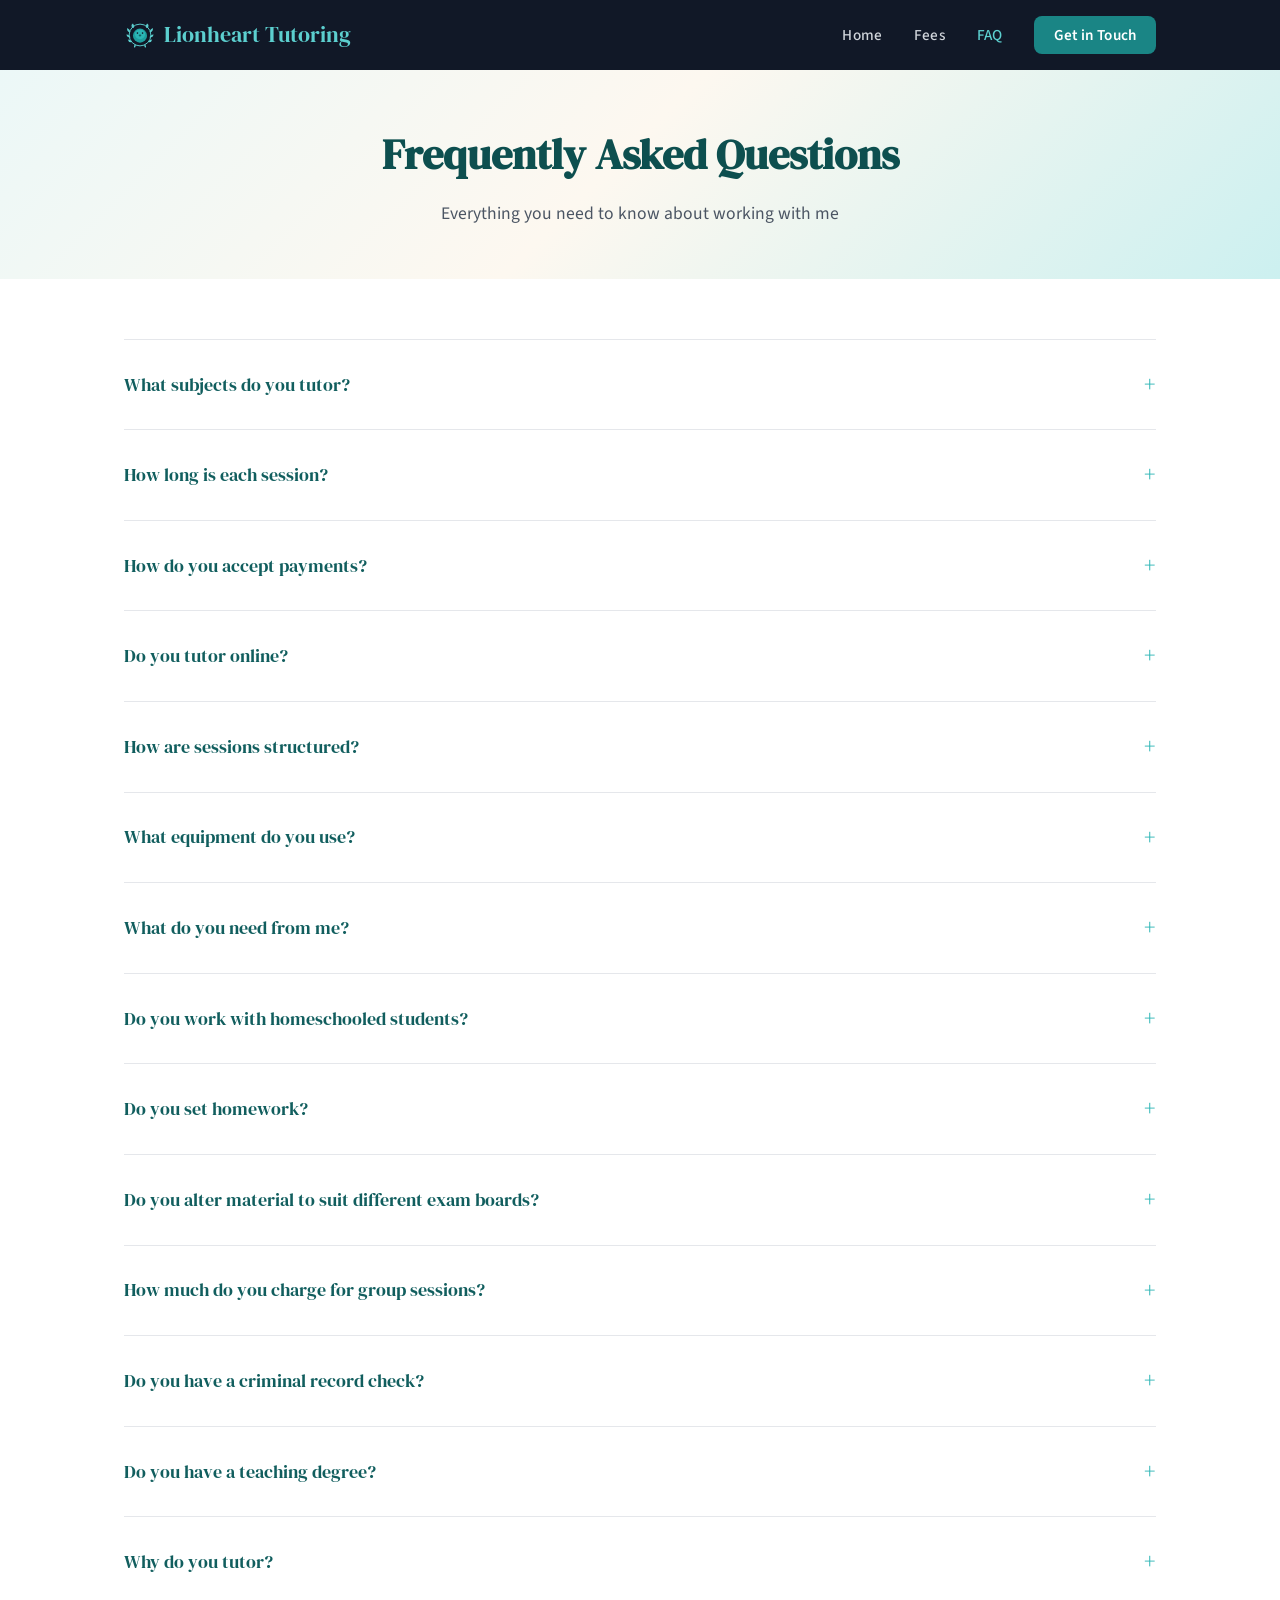
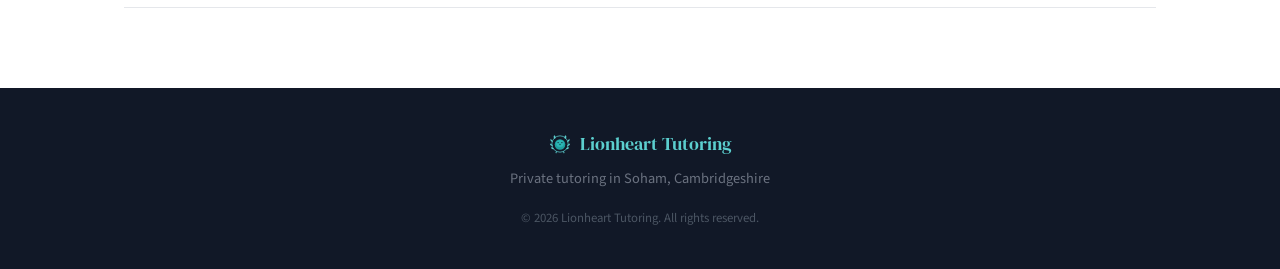
==== faq.html @ b306c417 "Add files via upload" ====
<!DOCTYPE html>
<html lang="en">
<head>
    <meta charset="UTF-8">
    <meta name="viewport" content="width=device-width, initial-scale=1.0">
    <title>FAQ | Lionheart Tutoring | Private Tutor in Soham, Cambridgeshire</title>
    <meta name="description" content="Frequently asked questions about private tutoring with Lionheart Tutoring in Soham, Cambridgeshire. Sessions, subjects, payment, and more.">
    <link rel="preconnect" href="https://fonts.googleapis.com">
    <link rel="preconnect" href="https://fonts.gstatic.com" crossorigin>
    <link href="https://fonts.googleapis.com/css2?family=DM+Serif+Display&family=Source+Sans+3:wght@300;400;500;600&display=swap" rel="stylesheet">
    <link rel="icon" type="image/svg+xml" href="lion-icon.svg">
    <link rel="stylesheet" href="styles.css">
</head>
<body>

<nav class="nav" id="nav">
    <div class="nav-inner">
        <a href="index.html" class="nav-logo">
            <img src="lion-icon.svg" alt="" class="nav-lion"> Lionheart Tutoring
        </a>
        <button class="nav-toggle" id="navToggle" aria-label="Toggle menu">
            <span></span><span></span><span></span>
        </button>
        <ul class="nav-links" id="navLinks">
            <li><a href="index.html">Home</a></li>
            <li><a href="fees.html">Fees</a></li>
            <li><a href="faq.html" class="active">FAQ</a></li>
            <li><a href="index.html#contact" class="nav-cta">Get in Touch</a></li>
        </ul>
    </div>
</nav>

<div class="page-header">
    <h1>Frequently Asked Questions</h1>
    <p>Everything you need to know about working with me</p>
</div>

<section class="faq-section">
    <div class="container">
        <div class="faq-item">
            <button class="faq-question">What subjects do you tutor?</button>
            <div class="faq-answer"><div class="faq-answer-inner">
                <p><strong>A Level</strong> &mdash; biology, and first year maths (AS)</p>
                <p><strong>GCSE</strong> &mdash; maths, biology, and chemistry</p>
                <p><strong>Key Stage 3</strong> &mdash; all maths and science</p>
            </div></div>
        </div>
        <div class="faq-item">
            <button class="faq-question">How long is each session?</button>
            <div class="faq-answer"><div class="faq-answer-inner">
                <p>The majority of my students have weekly 1-hour sessions. However, if a student is looking to make substantial gains I recommend 1.5 or 2-hour weekly sessions, as we are able to achieve significantly more (and it is more economical for you). Whatever works best for your family is the right choice, and is fine with me.</p>
            </div></div>
        </div>
        <div class="faq-item">
            <button class="faq-question">How do you accept payments?</button>
            <div class="faq-answer"><div class="faq-answer-inner">
                <p>I take either instant bank transfer, cheque, or cash. All regularly-scheduled lessons during term-time are payable before the beginning of each half-term. For all ad hoc sessions, payments are due the day of the lesson.</p>
            </div></div>
        </div>
        <div class="faq-item">
            <button class="faq-question">Do you tutor online?</button>
            <div class="faq-answer"><div class="faq-answer-inner">
                <p>As a general rule, no, although there are plenty of exceptions. If the student needs an online session or two due to travel or illness, I am happy to accommodate this. But in my experience online tutoring can be less productive for the students, and I strongly encourage face to face as standard.</p>
                <p>I do have some extremely motivated students who I teach online as they are able to engage and pay attention well. This is on a case-by-case basis, as I want to be certain that you are receiving a high-quality session, which can only happen online under the right circumstances.</p>
            </div></div>
        </div>
        <div class="faq-item">
            <button class="faq-question">How are sessions structured?</button>
            <div class="faq-answer"><div class="faq-answer-inner">
                <p>This is flexible, depending on the student's needs. Sometimes a student-led session focusing on issues currently cropping up in the material at school can be a great use of time. With long-term students who need it, we can cover entire portions of an exam specification that they've struggled with or missed. Generally, if I know ahead of time what topics or exams are being worked on, I will prepare some materials to help get the maximum output from each lesson.</p>
                <p>For exam success, I think it is beneficial to work through plenty of practice exam questions to get students used to the format in which they will be assessed. Practice exams are one of the key tools I use to develop their knowledge of the subject material, but also to refine exam success techniques. We will discuss how to optimise their strategic approach to handling exam stress, standardised test-taking, and independent study.</p>
            </div></div>
        </div>
        <div class="faq-item">
            <button class="faq-question">What equipment do you use?</button>
            <div class="faq-answer"><div class="faq-answer-inner">
                <p>In session we normally use my MacBook, large iPad Pro and Apple Pencil. If you prefer pen and paper, that's absolutely fine. Otherwise I have students do their practice work on the iPad. This allows a lot of note-taking flexibility, and I can email it to them (and you) at the end of the session. This gives the student a repository of clear notes and worked exams to use for private study, without the risk of losing or misplacing them.</p>
                <p>If the student has any textbooks they are currently using, it's great to have those available in our sessions &mdash; especially for A Levels.</p>
            </div></div>
        </div>
        <div class="faq-item">
            <button class="faq-question">What do you need from me?</button>
            <div class="faq-answer"><div class="faq-answer-inner">
                <p>It's really helpful to know which exam board the student is studying for, so that I can tailor the material to specific exams (you can find this information out from teachers at school if you aren't sure). I also encourage students with iPads or tablets to bring those to our sessions so we can incorporate them, although this is definitely not essential! I have calculators, but I prefer if students bring and use their own so they get used to whatever they'll be working with during their exams.</p>
            </div></div>
        </div>
        <div class="faq-item">
            <button class="faq-question">Do you work with homeschooled students?</button>
            <div class="faq-answer"><div class="faq-answer-inner">
                <p>Yes, absolutely! I am very happy to work with homeschooling families around academic instruction, as well as setting up and running successful educational experiments for an enhanced learning experience. Please contact me for more details.</p>
            </div></div>
        </div>
        <div class="faq-item">
            <button class="faq-question">Do you set homework?</button>
            <div class="faq-answer"><div class="faq-answer-inner">
                <p>Generally, yes. In my experience, the benefits of tutoring are <em>greatly</em> increased if the student does some work independently prior to our sessions, and then we can focus only on the parts that caused them difficulty. However, if I set work for a student and it is not completed there is no punishment or guilt involved. I advise that students do what they can with the time they have, and I'll meet them wherever they are at with the material. No stress.</p>
                <p>I have one or two students for whom homework is not practical. I am happy to make exceptions or modifications for those who would benefit from it.</p>
            </div></div>
        </div>
        <div class="faq-item">
            <button class="faq-question">Do you alter material to suit different exam boards?</button>
            <div class="faq-answer"><div class="faq-answer-inner">
                <p>Yes. I am very familiar with AQA, Edexcel, and OCR. I will tailor our sessions to set you up for success with your specific exam board. Even if you are working to an exam specification I am not previously familiar with, I will make an effort to rectify that early on.</p>
                <p>I also create bespoke practice worksheets tailored to your specific exam board and the topics you need to work on, so you get targeted practice that's directly relevant to your exams.</p>
            </div></div>
        </div>
        <div class="faq-item">
            <button class="faq-question">How much do you charge for group sessions?</button>
            <div class="faq-answer"><div class="faq-answer-inner">
                <p>This will depend on the number of students and the duration. Please <a href="index.html#contact" class="text-link">contact me</a> and we can discuss what works for your needs. Based on that info I'll be able to quote you a rate.</p>
            </div></div>
        </div>
        <div class="faq-item">
            <button class="faq-question">Do you have a criminal record check?</button>
            <div class="faq-answer"><div class="faq-answer-inner">
                <p>Yes, I have a current DBS check on record, and am very happy to show you the certificate upon request.</p>
            </div></div>
        </div>
        <div class="faq-item">
            <button class="faq-question">Do you have a teaching degree?</button>
            <div class="faq-answer"><div class="faq-answer-inner">
                <p>I do not have a PGCE or QTS teaching certificate. My expertise in studying and tutoring comes from 9 years of being at university as a student, tutor, and graduate teaching assistant, as well as from teaching professionals hands-on scientific skills in industry, healthcare, and academia. My skill set is knowing how to really study for exams and succeed, even with difficult material.</p>
            </div></div>
        </div>
        <div class="faq-item">
            <button class="faq-question">Why do you tutor?</button>
            <div class="faq-answer"><div class="faq-answer-inner">
                <p>In graduate school I studied plant growth and development in space whilst also teaching university biology to first years. Then I switched and did cancer research for two years at Johns Hopkins University School of Medicine, and then I worked professionally for a large pharmaceutical company in the UK for three years. I've worked in different types of labs and facilities, and the truth is that there is no work I enjoy more than teaching.</p>
                <p>In every role I've had, the teaching component was my favourite part. I have taught medical doctors how to do laboratory research, I have taught university students how to dissect animals and the biochemistry of photosynthesis, and I've taught 12 year olds algebra and how cells work. Seeing the light go on, or the "penny drop", is the best work I can imagine.</p>
            </div></div>
        </div>
    </div>
</section>

<footer class="footer">
    <div class="container footer-inner">
        <div class="footer-logo"><img src="lion-icon.svg" alt="" class="footer-lion"> Lionheart Tutoring</div>
        <p class="footer-text">Private tutoring in Soham, Cambridgeshire</p>
        <p class="footer-copy">&copy; 2026 Lionheart Tutoring. All rights reserved.</p>
    </div>
</footer>

<script>
const navToggle = document.getElementById('navToggle');
const navLinks = document.getElementById('navLinks');
navToggle.addEventListener('click', () => { navLinks.classList.toggle('open'); navToggle.classList.toggle('open'); });
navLinks.querySelectorAll('a').forEach(link => { link.addEventListener('click', () => { navLinks.classList.remove('open'); navToggle.classList.remove('open'); }); });
document.querySelectorAll('.faq-question').forEach(button => {
    button.addEventListener('click', () => {
        const item = button.parentElement;
        const isOpen = item.classList.contains('open');
        document.querySelectorAll('.faq-item').forEach(i => i.classList.remove('open'));
        if (!isOpen) item.classList.add('open');
    });
});
</script>

</body>
</html>
---- styles.css ----
/* ========================================
   Lionheart Tutoring — Stylesheet
   Teal + navy palette, warm & inviting
   ======================================== */

:root {
    --teal-900: #0d4f4f;
    --teal-800: #115e5e;
    --teal-700: #177070;
    --teal-600: #1a8585;
    --teal-500: #1e9e9e;
    --teal-400: #2bb5b5;
    --teal-300: #5ccfcf;
    --teal-200: #99e0e0;
    --teal-100: #ccf0f0;
    --teal-50:  #eaf8f8;
    --navy-900: #111827;
    --navy-800: #1f2937;
    --navy-700: #374151;
    --warm-100: #fdf8f0;
    --white: #ffffff;
    --grey-50: #f9fafb;
    --grey-100: #f3f4f6;
    --grey-200: #e5e7eb;
    --grey-500: #6b7280;
    --grey-600: #4b5563;
    --grey-700: #374151;
    --grey-800: #1f2937;
    --grey-900: #111827;
    --font-display: 'DM Serif Display', Georgia, serif;
    --font-body: 'Source Sans 3', 'Segoe UI', sans-serif;
    --shadow-sm: 0 1px 3px rgba(0,0,0,0.08);
    --shadow-md: 0 4px 12px rgba(0,0,0,0.1);
    --shadow-lg: 0 8px 30px rgba(0,0,0,0.12);
    --radius-sm: 8px;
    --radius-md: 12px;
    --radius-lg: 20px;
}

*, *::before, *::after { box-sizing: border-box; margin: 0; padding: 0; }
html { scroll-behavior: smooth; scroll-padding-top: 80px; }
body { font-family: var(--font-body); font-size: 17px; line-height: 1.7; color: var(--grey-800); background: var(--white); -webkit-font-smoothing: antialiased; }
img { max-width: 100%; height: auto; display: block; }
a { color: var(--teal-700); text-decoration: none; transition: color 0.2s ease; }
a:hover { color: var(--teal-500); }
ul { list-style: none; }
.container { max-width: 1080px; margin: 0 auto; padding: 0 24px; }

/* --- Navigation (dark navy) --- */
.nav {
    position: fixed; top: 0; left: 0; right: 0; z-index: 1000;
    background: var(--navy-900);
    transition: box-shadow 0.3s ease;
}
.nav.scrolled { box-shadow: var(--shadow-md); }
.nav-inner {
    max-width: 1080px; margin: 0 auto; padding: 0 24px;
    display: flex; justify-content: space-between; align-items: center; height: 70px;
}
.nav-logo {
    font-family: var(--font-display); font-size: 1.35rem; color: var(--teal-300);
    text-decoration: none; display: flex; align-items: center; gap: 8px;
}
.nav-logo:hover { color: var(--teal-200); }
.nav-lion { width: 32px; height: 32px; }
.nav-links { display: flex; align-items: center; gap: 32px; list-style: none; }
.nav-links a {
    font-size: 0.95rem; font-weight: 500; color: #d1d5db;
    text-decoration: none; letter-spacing: 0.01em; transition: color 0.2s ease;
}
.nav-links a:hover, .nav-links a.active { color: var(--teal-300); }
.nav-cta {
    background: var(--teal-600); color: var(--white) !important;
    padding: 8px 20px; border-radius: var(--radius-sm); font-weight: 600 !important;
}
.nav-cta:hover { background: var(--teal-500) !important; color: var(--white) !important; }

/* Mobile nav toggle */
.nav-toggle {
    display: none; background: none; border: none; cursor: pointer;
    width: 30px; height: 24px; position: relative; z-index: 1001;
}
.nav-toggle span {
    display: block; width: 100%; height: 2px; background: #d1d5db;
    border-radius: 2px; position: absolute; left: 0; transition: all 0.3s ease;
}
.nav-toggle span:nth-child(1) { top: 2px; }
.nav-toggle span:nth-child(2) { top: 11px; }
.nav-toggle span:nth-child(3) { top: 20px; }
.nav-toggle.open span:nth-child(1) { top: 11px; transform: rotate(45deg); }
.nav-toggle.open span:nth-child(2) { opacity: 0; }
.nav-toggle.open span:nth-child(3) { top: 11px; transform: rotate(-45deg); }

/* --- Hero --- */
.hero {
    background: linear-gradient(135deg, var(--teal-50) 0%, var(--warm-100) 40%, #e8f4f0 70%, var(--teal-100) 100%);
    padding: 140px 24px 80px; text-align: center; position: relative; overflow: hidden;
}
.hero::before {
    content: ''; position: absolute; top: -50%; right: -20%;
    width: 600px; height: 600px;
    background: radial-gradient(circle, rgba(30,158,158,0.08) 0%, transparent 70%);
    border-radius: 50%;
}
.hero::after {
    content: ''; position: absolute; bottom: -30%; left: -10%;
    width: 400px; height: 400px;
    background: radial-gradient(circle, rgba(245,237,224,0.5) 0%, transparent 70%);
    border-radius: 50%;
}
.hero-inner { max-width: 700px; margin: 0 auto; position: relative; }
.hero h1 { font-family: var(--font-display); font-size: clamp(2.2rem, 5vw, 3.2rem); color: var(--teal-900); line-height: 1.2; margin-bottom: 16px; }
.hero-subtitle { font-size: 1.2rem; color: var(--grey-600); font-weight: 300; margin-bottom: 36px; }
.hero-btns { display: flex; gap: 12px; justify-content: center; flex-wrap: wrap; }

/* --- Buttons --- */
.btn {
    display: inline-block; padding: 14px 32px; border-radius: var(--radius-sm);
    font-family: var(--font-body); font-size: 1rem; font-weight: 600;
    text-decoration: none; transition: all 0.2s ease; cursor: pointer;
}
.btn-primary { background: var(--teal-600); color: var(--white); }
.btn-primary:hover { background: var(--teal-700); color: var(--white); transform: translateY(-1px); box-shadow: var(--shadow-md); }
.btn-outline { background: transparent; color: var(--teal-700); border: 2px solid var(--teal-300); }
.btn-outline:hover { background: var(--teal-50); color: var(--teal-800); border-color: var(--teal-500); }

/* --- Sections --- */
.section { padding: 80px 0; }
.section-title { font-family: var(--font-display); font-size: clamp(1.7rem, 3.5vw, 2.2rem); color: var(--teal-900); margin-bottom: 32px; }

/* --- Subjects --- */
.subjects { background: var(--white); }
.subjects .section-title { text-align: center; }
.subjects-grid { display: grid; grid-template-columns: repeat(3, 1fr); gap: 20px; margin-top: 16px; }
.subject-card {
    background: var(--teal-50); border: 1px solid var(--teal-100);
    border-radius: var(--radius-md); padding: 28px 24px; text-align: center;
    transition: transform 0.2s ease, box-shadow 0.2s ease;
}
.subject-card:hover { transform: translateY(-3px); box-shadow: var(--shadow-md); }
.subject-icon { font-size: 2rem; margin-bottom: 12px; }
.subject-card h3 { font-family: var(--font-display); font-size: 1.15rem; color: var(--teal-800); margin-bottom: 6px; }
.subject-card p { font-size: 0.9rem; color: var(--grey-600); line-height: 1.5; }

/* --- About --- */
.about { background: var(--grey-50); }
.about-grid { display: grid; grid-template-columns: 280px 1fr; gap: 48px; align-items: start; }
.about-image img { border-radius: var(--radius-lg); box-shadow: var(--shadow-lg); width: 100%; aspect-ratio: 3/4; object-fit: cover; object-position: center top; }
.about-text p { margin-bottom: 16px; color: var(--grey-700); }
.about-text ul { margin: 0 0 16px 0; padding-left: 20px; list-style: disc; }
.about-text li { margin-bottom: 6px; color: var(--grey-700); font-size: 0.95rem; }
.text-link { color: var(--teal-600); font-weight: 600; border-bottom: 2px solid var(--teal-200); transition: border-color 0.2s ease; }
.text-link:hover { border-color: var(--teal-500); color: var(--teal-700); }

/* --- Stats Band (navy) --- */
.stats-band {
    background: var(--navy-900); padding: 28px 24px;
    display: flex; align-items: center; justify-content: center; gap: 20px; flex-wrap: wrap;
}
.stat { text-align: center; }
.stat-number { font-family: var(--font-display); font-size: 1.6rem; color: var(--teal-300); }
.stat-label { font-size: 0.8rem; color: #9ca3af; font-weight: 500; margin-top: 2px; }
.stat-dot { width: 5px; height: 5px; border-radius: 50%; background: var(--navy-700); }

/* --- Location --- */
.location { background: var(--white); }
.location-grid { display: grid; grid-template-columns: 1fr 1fr; gap: 40px; align-items: start; }
.location-text p { margin-bottom: 16px; color: var(--grey-700); }
.town-list {
    font-size: 0.95rem; color: var(--teal-800); font-weight: 500; line-height: 1.9;
    padding: 16px 20px; background: var(--teal-50); border-radius: var(--radius-sm);
    border-left: 4px solid var(--teal-400);
}
.location-map { border-radius: var(--radius-md); overflow: hidden; box-shadow: var(--shadow-md); }

/* --- Contact (deep teal) --- */
.contact { background: linear-gradient(135deg, var(--teal-800) 0%, var(--teal-900) 100%); color: var(--white); text-align: center; }
.contact .section-title { color: var(--white); }
.contact-intro { max-width: 600px; margin: -12px auto 40px; color: var(--teal-200); font-size: 1.05rem; }
.contact-grid { display: grid; grid-template-columns: 1fr 1fr; gap: 24px; max-width: 500px; margin: 0 auto; }
.contact-card {
    background: rgba(255,255,255,0.1); border: 1px solid rgba(255,255,255,0.15);
    border-radius: var(--radius-md); padding: 32px 24px; text-decoration: none; color: var(--white);
    transition: background 0.2s ease, transform 0.2s ease;
}
.contact-card:hover { background: rgba(255,255,255,0.18); transform: translateY(-2px); color: var(--white); }
.contact-icon { font-size: 1.8rem; margin-bottom: 12px; }
.contact-card h3 { font-family: var(--font-display); font-size: 1.1rem; margin-bottom: 6px; }
.contact-card p { font-size: 0.9rem; color: var(--teal-200); }

/* --- Footer (navy) --- */
.footer { background: var(--navy-900); color: var(--grey-500); text-align: center; padding: 40px 24px; }
.footer-inner { display: flex; flex-direction: column; align-items: center; gap: 8px; }
.footer-logo {
    font-family: var(--font-display); font-size: 1.15rem; color: var(--teal-300);
    display: flex; align-items: center; gap: 8px;
}
.footer-lion { width: 24px; height: 24px; }
.footer-text { font-size: 0.9rem; color: var(--grey-500); }
.footer-copy { font-size: 0.8rem; color: var(--grey-600); margin-top: 8px; }

/* --- Page Header (FAQ & Fees) --- */
.page-header {
    background: linear-gradient(135deg, var(--teal-50) 0%, var(--warm-100) 50%, var(--teal-100) 100%);
    padding: 120px 24px 50px; text-align: center;
}
.page-header h1 { font-family: var(--font-display); font-size: clamp(2rem, 4vw, 2.6rem); color: var(--teal-900); }
.page-header p { color: var(--grey-600); margin-top: 8px; font-size: 1.1rem; }

/* --- FAQ --- */
.faq-section { padding: 60px 0 80px; }
.faq-item { border-bottom: 1px solid var(--grey-200); padding: 28px 0; }
.faq-item:first-child { border-top: 1px solid var(--grey-200); }
.faq-question {
    font-family: var(--font-display); font-size: 1.15rem; color: var(--teal-800);
    cursor: pointer; display: flex; justify-content: space-between; align-items: center; gap: 16px;
    background: none; border: none; width: 100%; text-align: left; padding: 0; line-height: 1.4;
}
.faq-question::after {
    content: '+'; font-family: var(--font-body); font-size: 1.5rem; font-weight: 300;
    color: var(--teal-400); flex-shrink: 0; transition: transform 0.3s ease;
}
.faq-item.open .faq-question::after { content: '\2212'; }
.faq-answer { max-height: 0; overflow: hidden; transition: max-height 0.4s ease; }
.faq-item.open .faq-answer { max-height: 800px; }
.faq-answer-inner { padding-top: 16px; color: var(--grey-700); line-height: 1.8; }
.faq-answer-inner p { margin-bottom: 12px; }
.faq-answer-inner p:last-child { margin-bottom: 0; }

/* --- Fees --- */
.fees-section { padding: 60px 0 80px; }
.fees-intro { max-width: 700px; margin: 0 auto 40px; text-align: center; color: var(--grey-700); line-height: 1.8; }
.fees-grid { display: grid; grid-template-columns: repeat(3, 1fr); gap: 24px; max-width: 800px; margin: 0 auto 48px; }
.fee-card {
    background: var(--teal-50); border: 2px solid var(--teal-100);
    border-radius: var(--radius-md); padding: 36px 24px; text-align: center;
    transition: transform 0.2s ease, border-color 0.2s ease;
}
.fee-card:hover { transform: translateY(-3px); border-color: var(--teal-300); }
.fee-card.featured { border-color: var(--teal-400); background: linear-gradient(180deg, var(--teal-50) 0%, var(--white) 100%); box-shadow: var(--shadow-md); }
.fee-duration { font-family: var(--font-display); font-size: 1.15rem; color: var(--teal-800); margin-bottom: 12px; }
.fee-price { font-family: var(--font-display); font-size: 2.4rem; color: var(--teal-900); line-height: 1; margin-bottom: 8px; }
.fee-note { font-size: 0.85rem; color: var(--grey-500); }
.fees-details { max-width: 700px; margin: 0 auto; color: var(--grey-700); }
.fees-details p { margin-bottom: 16px; }

/* --- Responsive --- */
@media (max-width: 768px) {
    .nav-toggle { display: block; }
    .nav-links {
        position: fixed; top: 0; right: -100%; width: 280px; height: 100vh;
        background: var(--navy-900); flex-direction: column;
        padding: 100px 32px 32px; gap: 24px; box-shadow: var(--shadow-lg);
        transition: right 0.3s ease;
    }
    .nav-links.open { right: 0; }
    .nav-links a { font-size: 1.1rem; }
    .nav-cta { text-align: center; width: 100%; padding: 12px 20px; }
    .hero { padding: 120px 24px 60px; }
    .hero h1 { font-size: 2rem; }
    .hero-btns { flex-direction: column; align-items: center; }
    .btn { padding: 12px 24px; font-size: 0.95rem; width: 100%; max-width: 280px; text-align: center; }
    .subjects-grid { grid-template-columns: 1fr 1fr; }
    .about-grid { grid-template-columns: 1fr; gap: 32px; }
    .about-image { max-width: 250px; margin: 0 auto; }
    .location-grid { grid-template-columns: 1fr; gap: 32px; }
    .contact-grid { grid-template-columns: 1fr; }
    .fees-grid { grid-template-columns: 1fr; max-width: 320px; }
    .stats-band { gap: 12px; padding: 24px 16px; }
    .stat-number { font-size: 1.3rem; }
    .stat-dot { display: none; }
}

@media (max-width: 480px) {
    .subjects-grid { grid-template-columns: 1fr; }
    body { font-size: 16px; }
    .section { padding: 60px 0; }
}
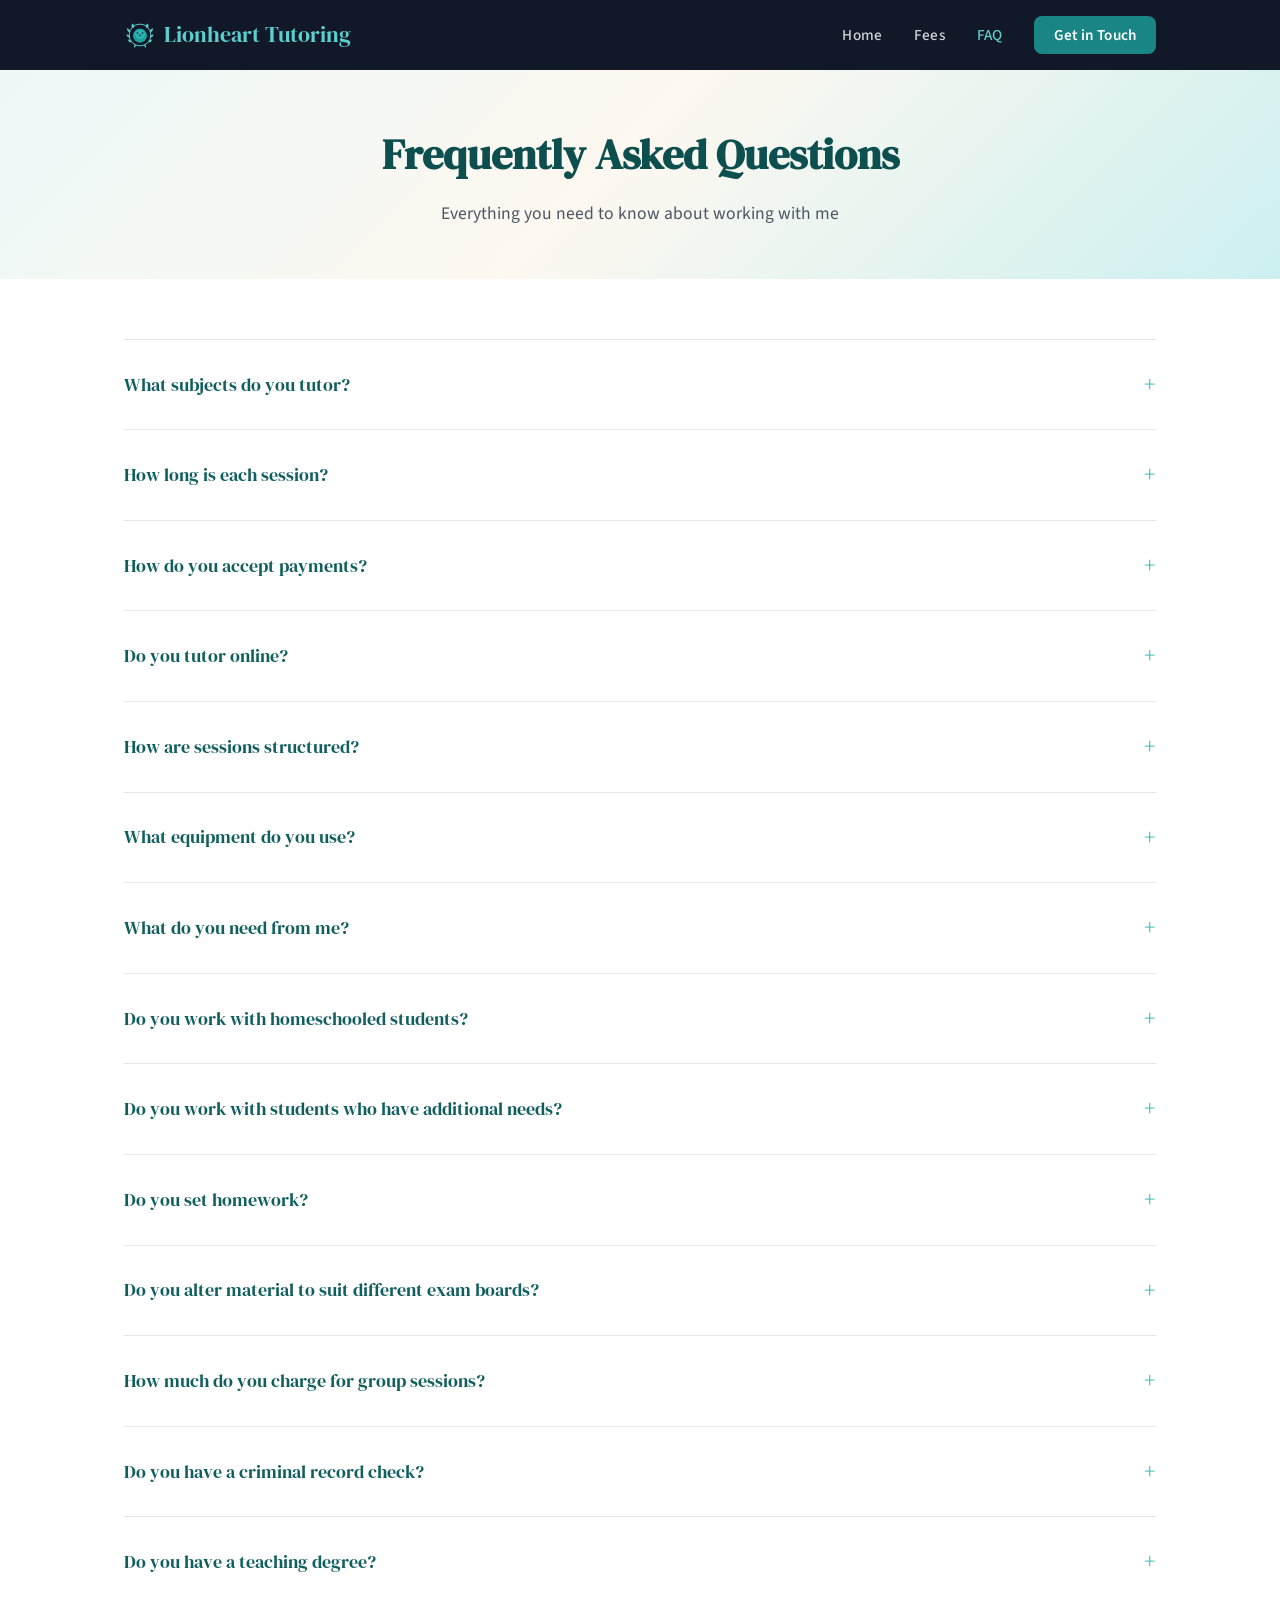
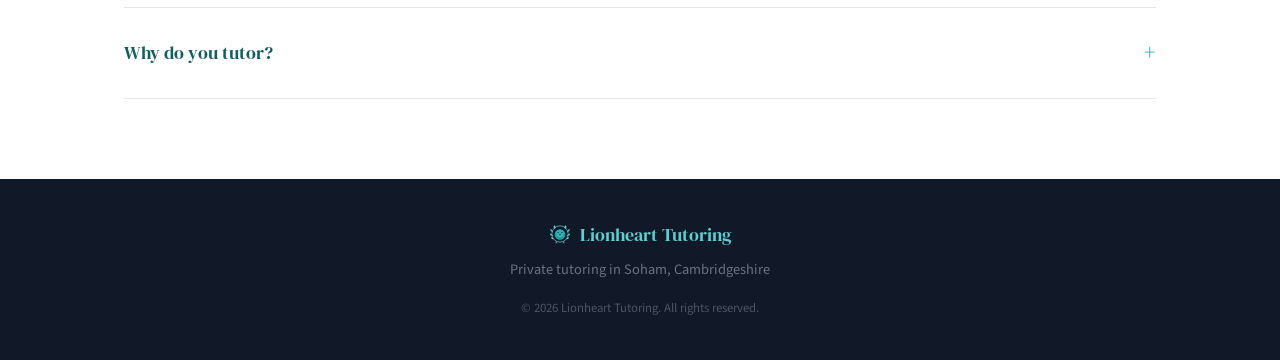
==== commit c98c3a98: "2x2 subject grid, alphabetise schools, ad-hoc booking wording, free consultation, additional-needs F" ====
--- a/faq.html
+++ b/faq.html
@@ -40,21 +40,21 @@
         <div class="faq-item">
             <button class="faq-question">What subjects do you tutor?</button>
             <div class="faq-answer"><div class="faq-answer-inner">
-                <p><strong>A Level</strong> &mdash; biology, and first year maths (AS)</p>
+                <p><strong>A Level</strong> &mdash; biology, and the first year of A Level maths</p>
                 <p><strong>GCSE</strong> &mdash; maths, biology, and chemistry</p>
-                <p><strong>Key Stage 3</strong> &mdash; all maths and science</p>
+                <p><strong>Key Stage 3</strong> &mdash; maths, biology, and chemistry</p>
             </div></div>
         </div>
         <div class="faq-item">
             <button class="faq-question">How long is each session?</button>
             <div class="faq-answer"><div class="faq-answer-inner">
-                <p>The majority of my students have weekly 1-hour sessions. However, if a student is looking to make substantial gains I recommend 1.5 or 2-hour weekly sessions, as we are able to achieve significantly more (and it is more economical for you). Whatever works best for your family is the right choice, and is fine with me.</p>
+                <p>Most of my students have a weekly 1-hour session, which is the standard and works well for ongoing support in a single subject. Longer sessions of 1.5 or 2 hours are worth considering in specific situations &mdash; if we're covering more than one subject, preparing intensively for exams, or catching up after a student has fallen behind. Whatever works best for your family is the right choice, and is fine with me.</p>
             </div></div>
         </div>
         <div class="faq-item">
             <button class="faq-question">How do you accept payments?</button>
             <div class="faq-answer"><div class="faq-answer-inner">
-                <p>I take either instant bank transfer, cheque, or cash. All regularly-scheduled lessons during term-time are payable before the beginning of each half-term. For all ad hoc sessions, payments are due the day of the lesson.</p>
+                <p>I take either instant bank transfer, cheque, or cash. All regularly-scheduled lessons during term-time are payable before the beginning of each half-term. For ad hoc sessions, payment is arranged at the time of booking.</p>
             </div></div>
         </div>
         <div class="faq-item">
@@ -91,6 +91,12 @@
             </div></div>
         </div>
         <div class="faq-item">
+            <button class="faq-question">Do you work with students who have additional needs?</button>
+            <div class="faq-answer"><div class="faq-answer-inner">
+                <p>I have experience tutoring students with ADHD, dyslexia, and visual impairment, and I'm comfortable adapting my materials, pace, and approach to suit how each student learns best. My experience here is practical rather than a formal SEND qualification. If your child has specific needs, please mention them when you get in touch and we can talk through whether I'd be a good fit.</p>
+            </div></div>
+        </div>
+        <div class="faq-item">
             <button class="faq-question">Do you set homework?</button>
             <div class="faq-answer"><div class="faq-answer-inner">
                 <p>Generally, yes. In my experience, the benefits of tutoring are <em>greatly</em> increased if the student does some work independently prior to our sessions, and then we can focus only on the parts that caused them difficulty. However, if I set work for a student and it is not completed there is no punishment or guilt involved. I advise that students do what they can with the time they have, and I'll meet them wherever they are at with the material. No stress.</p>
@@ -113,7 +119,7 @@
         <div class="faq-item">
             <button class="faq-question">Do you have a criminal record check?</button>
             <div class="faq-answer"><div class="faq-answer-inner">
-                <p>Yes, I have a current DBS check on record, and am very happy to show you the certificate upon request.</p>
+                <p>Yes &mdash; I hold an enhanced DBS check and I'm registered with the DBS Update Service, which means it's continuously monitored and kept current rather than being a one-off check from years ago. I'm very happy to show you the certificate upon request.</p>
             </div></div>
         </div>
         <div class="faq-item">
--- a/styles.css
+++ b/styles.css
@@ -131,7 +131,7 @@
 /* --- Subjects --- */
 .subjects { background: var(--white); }
 .subjects .section-title { text-align: center; }
-.subjects-grid { display: grid; grid-template-columns: repeat(3, 1fr); gap: 20px; margin-top: 16px; }
+.subjects-grid { display: grid; grid-template-columns: repeat(2, 1fr); gap: 20px; margin-top: 16px; }
 .subject-card {
     background: var(--teal-50); border: 1px solid var(--teal-100);
     border-radius: var(--radius-md); padding: 28px 24px; text-align: center;
@@ -187,6 +187,25 @@
 .contact-icon { font-size: 1.8rem; margin-bottom: 12px; }
 .contact-card h3 { font-family: var(--font-display); font-size: 1.1rem; margin-bottom: 6px; }
 .contact-card p { font-size: 0.9rem; color: var(--teal-200); }
+
+.contact-form { max-width: 560px; margin: 40px auto 0; text-align: left; display: flex; flex-direction: column; gap: 16px; }
+.form-row { display: flex; gap: 16px; }
+.form-row > * { flex: 1; }
+.contact-form input, .contact-form textarea {
+    width: 100%; padding: 14px 16px; border-radius: var(--radius-sm);
+    border: 1px solid rgba(255,255,255,0.25); background: rgba(255,255,255,0.95);
+    color: var(--navy-900); font-family: inherit; font-size: 0.95rem;
+}
+.contact-form input::placeholder, .contact-form textarea::placeholder { color: var(--grey-600); }
+.contact-form input:focus, .contact-form textarea:focus { outline: 2px solid var(--teal-300); border-color: var(--teal-300); }
+.contact-form textarea { resize: vertical; }
+.btn-form { align-self: flex-start; background: var(--teal-300); color: var(--teal-900); border: none; cursor: pointer; font-family: inherit; }
+.btn-form:hover { background: var(--teal-200); color: var(--teal-900); transform: translateY(-1px); box-shadow: var(--shadow-md); }
+.btn-form:disabled { opacity: 0.6; cursor: default; transform: none; box-shadow: none; }
+.form-status { font-size: 0.95rem; min-height: 1.2em; margin: 0; }
+.form-status.success { color: var(--teal-200); font-weight: 600; }
+.form-status.error { color: #ffd6d6; }
+@media (max-width: 600px) { .form-row { flex-direction: column; } }
 
 /* --- Footer (navy) --- */
 .footer { background: var(--navy-900); color: var(--grey-500); text-align: center; padding: 40px 24px; }
